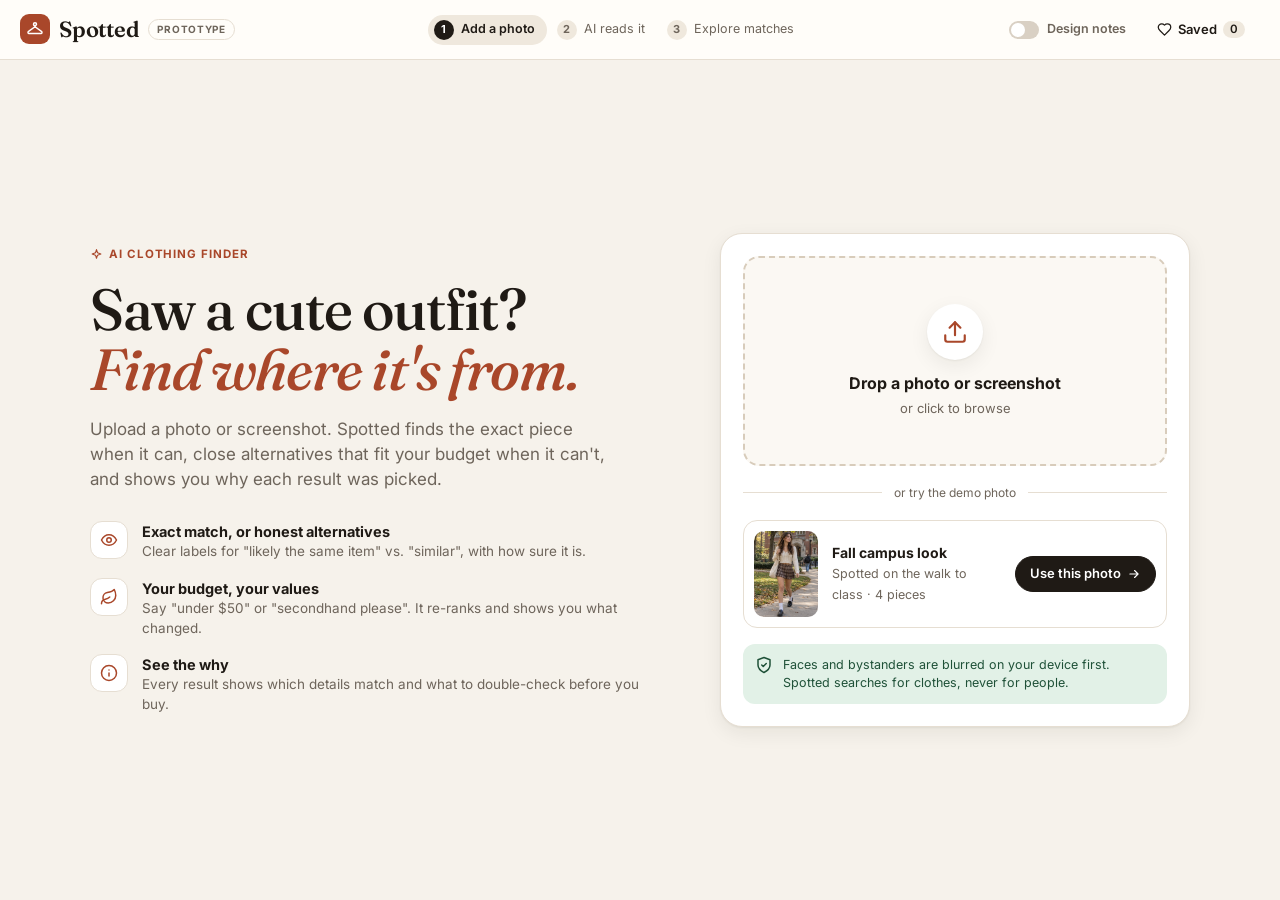
==== spotted-demo.html @ 92d2b4a9 "Build self-contained spotted-demo.html" ====
<!doctype html>
<html lang="en">
<head>
<meta charset="utf-8">
<meta name="viewport" content="width=device-width,initial-scale=1">
<title>Spotted · AI clothing finder (prototype)</title>
<link rel="preconnect" href="https://fonts.googleapis.com">
<link rel="preconnect" href="https://fonts.gstatic.com" crossorigin>
<link href="https://fonts.googleapis.com/css2?family=Fraunces:ital,opsz,wght@0,9..144,500;0,9..144,600;1,9..144,500&family=Inter:wght@400;500;600;700&display=swap" rel="stylesheet">
<style>
:root{
  --bg:#F6F2EB;--panel:#fff;--ink:#1F1A15;--muted:#6E655B;--line:#E6DED2;--soft:#EFE8DD;--cream:#FBF8F3;
  --accent:#A9472A;--accent-soft:#F7E4DA;
  --good:#2F7A52;--good-soft:#E2F1E7;--warn:#9A6210;--warn-soft:#FBEFD6;--bad:#B03A2E;--bad-soft:#F9E0DC;
  --you:#4457B8;--you-soft:#E7EBFB;
  --radius:14px;--shadow:0 1px 2px rgba(31,26,21,.06),0 6px 20px rgba(31,26,21,.07);
  --serif:'Fraunces',Georgia,'Times New Roman',serif;
  --sans:'Inter',-apple-system,BlinkMacSystemFont,'Segoe UI',Helvetica,Arial,sans-serif;
}
*{box-sizing:border-box}
html,body{margin:0;height:100%}
body{font-family:var(--sans);font-size:14px;line-height:1.45;color:var(--ink);background:var(--bg);min-width:1180px;-webkit-font-smoothing:antialiased;overflow:hidden}
button{font:inherit;color:inherit;cursor:pointer;background:none;border:0;padding:0}
select,input{font:inherit;color:inherit}
h1,h2,h3,h4,h5,p{margin:0}
.ic{flex:none;vertical-align:middle}
.muted{color:var(--muted)}
.small{font-size:12px}
.link{color:var(--accent);font-weight:600;text-decoration:underline;text-underline-offset:2px}
.spacer{flex:1}
.btn{display:inline-flex;align-items:center;gap:6px;height:36px;padding:0 14px;border-radius:999px;border:1px solid var(--line);background:#fff;font-weight:600;font-size:13px;transition:.15s;white-space:nowrap}
.btn:hover{border-color:#cdbfae;background:#fffaf4}
.btn-primary{background:var(--ink);color:#fff;border-color:var(--ink)}
.btn-primary:hover{background:#3a3129;border-color:#3a3129}
.btn-ghost{background:transparent;border-color:transparent}
.btn-sm{height:30px;padding:0 11px;font-size:12.5px}
.icon-btn{width:30px;height:30px;border-radius:8px;display:inline-grid;place-items:center;color:var(--muted);transition:.15s}
.icon-btn:hover{background:var(--soft);color:var(--ink)}
.icon-btn.on{color:var(--you);background:var(--you-soft)}
.icon-btn.on-good{color:var(--good);background:var(--good-soft)}

/* ---------- top bar ---------- */
.topbar{height:60px;display:flex;align-items:center;gap:24px;padding:0 20px;background:#fffdf9;border-bottom:1px solid var(--line);position:relative;z-index:5}
.logo{display:flex;align-items:center;gap:9px;font-family:var(--serif);font-size:22px;font-weight:600;cursor:pointer;letter-spacing:-.01em}
.logo-mark{width:30px;height:30px;border-radius:9px;background:var(--accent);color:#fff;display:grid;place-items:center}
.proto{font-family:var(--sans);font-size:10px;font-weight:700;text-transform:uppercase;letter-spacing:.07em;color:var(--muted);border:1px solid var(--line);border-radius:999px;padding:2px 8px}
.steps{display:flex;gap:4px;list-style:none;margin:0 auto;padding:0}
.steps li{display:flex;align-items:center;gap:7px;font-size:12.5px;color:var(--muted);padding:5px 12px 5px 6px;border-radius:999px}
.steps li span{width:20px;height:20px;border-radius:50%;display:grid;place-items:center;font-size:11px;font-weight:700;background:var(--soft)}
.steps li.cur{color:var(--ink);background:var(--soft);font-weight:600}
.steps li.cur span{background:var(--ink);color:#fff}
.steps li.done span{background:var(--good);color:#fff}
.top-actions{display:flex;align-items:center;gap:6px}
.toggle{display:flex;align-items:center;gap:8px;font-size:12.5px;font-weight:600;color:var(--muted);padding:6px 10px;border-radius:999px}
.toggle:hover{background:var(--soft)}
.toggle .sw{width:30px;height:18px;border-radius:999px;background:#d9d0c4;position:relative;transition:.2s}
.toggle .sw::after{content:'';position:absolute;top:2px;left:2px;width:14px;height:14px;border-radius:50%;background:#fff;transition:.2s}
.toggle.on{color:var(--ink)}
.toggle.on .sw{background:#E0B400}
.toggle.on .sw::after{left:14px}
.count{background:var(--soft);border-radius:999px;padding:0 7px;font-size:11.5px}

#app{height:calc(100vh - 60px);overflow:auto}

/* ---------- design notes (presenter mode) ---------- */
.dnote{display:none}
body.notes-on .dnote{display:flex;gap:8px;align-items:flex-start;background:#FFF4B8;border:1px solid #EFD45A;color:#4A3B00;font-size:12px;line-height:1.4;border-radius:10px;padding:8px 10px;margin:8px 0;box-shadow:0 2px 0 #EFD45A}
body.notes-on .dnote b{display:block;font-size:10.5px;text-transform:uppercase;letter-spacing:.06em;margin-bottom:1px}

/* ---------- home ---------- */
.home{max-width:1180px;margin:0 auto;padding:48px 40px;display:grid;grid-template-columns:1.1fr .9fr;gap:56px;align-items:center;min-height:100%}
.eyebrow{display:inline-flex;align-items:center;gap:6px;font-size:11.5px;font-weight:700;color:var(--accent);text-transform:uppercase;letter-spacing:.08em}
.home h1{font-family:var(--serif);font-weight:500;font-size:58px;line-height:1.03;letter-spacing:-.02em;margin:14px 0 18px}
.home h1 em{font-style:italic;color:var(--accent)}
.lede{font-size:17px;color:var(--muted);max-width:530px}
.home-points{list-style:none;padding:0;margin:30px 0 0;display:grid;gap:16px}
.home-points li{display:flex;gap:14px;align-items:flex-start}
.pt-ic{width:38px;height:38px;border-radius:12px;background:#fff;border:1px solid var(--line);display:grid;place-items:center;color:var(--accent);flex:none}
.home-points b{display:block;font-size:14.5px}
.home-points small{display:block;color:var(--muted);font-size:13.5px}
.upload-card{background:#fff;border:1px solid var(--line);border-radius:22px;padding:22px;box-shadow:var(--shadow)}
.drop{display:flex;flex-direction:column;align-items:center;justify-content:center;gap:4px;height:210px;border:2px dashed #d8ccbb;border-radius:16px;background:var(--cream);cursor:pointer;transition:.15s;text-align:center}
.drop:hover,.drop.over{border-color:var(--accent);background:var(--accent-soft)}
.drop-ic{width:56px;height:56px;border-radius:50%;background:#fff;display:grid;place-items:center;color:var(--accent);box-shadow:var(--shadow);margin-bottom:8px}
.drop b{font-size:16px}
.drop span{color:var(--muted);font-size:13px}
.or{display:flex;align-items:center;gap:12px;color:var(--muted);font-size:12px;margin:18px 0}
.or::before,.or::after{content:'';flex:1;height:1px;background:var(--line)}
.sample{display:flex;align-items:center;gap:14px;width:100%;text-align:left;padding:10px;border:1px solid var(--line);border-radius:14px;background:#fff;transition:.15s}
.sample:hover{border-color:var(--ink);box-shadow:var(--shadow)}
.sample img{width:64px;height:86px;object-fit:cover;border-radius:10px}
.sample > div{flex:1}
.sample b{display:block}
.sample > div span{color:var(--muted);font-size:12.5px}
.privacy{display:flex;gap:10px;align-items:flex-start;margin-top:16px;padding:12px;border-radius:12px;background:var(--good-soft);color:#1f5138;font-size:12.5px}

/* ---------- analyzing ---------- */
.analyze{display:flex;align-items:center;justify-content:center;gap:64px;min-height:100%;padding:40px}
.analyze .stage{width:340px}
.analyze h2{font-family:var(--serif);font-weight:500;font-size:34px;letter-spacing:-.01em}
.analyze .sub{color:var(--muted);margin-top:6px}
.steps-list{list-style:none;padding:0;margin:26px 0 22px;display:grid;gap:16px;min-width:380px}
.steps-list li{display:flex;align-items:center;gap:12px;color:#a59a8d;transition:.2s;font-size:14.5px}
.steps-list .st{width:24px;height:24px;border-radius:50%;border:2px solid var(--line);display:grid;place-items:center;flex:none}
.steps-list li.active{color:var(--ink);font-weight:600}
.steps-list li.active .st{border-color:var(--accent);border-top-color:transparent;animation:spin .8s linear infinite}
.steps-list li.done{color:var(--ink)}
.steps-list li.done .st{background:var(--good);border-color:var(--good);color:#fff}
.steps-list .res{margin-left:auto;font-size:12px;color:var(--good);font-weight:600;opacity:0;transition:.3s}
.steps-list li.done .res{opacity:1}
@keyframes spin{to{transform:rotate(360deg)}}
.scan{position:absolute;left:0;right:0;height:90px;top:-90px;background:linear-gradient(180deg,transparent,rgba(214,120,80,.28),transparent);animation:scan 1.8s ease-in-out infinite;pointer-events:none}
@keyframes scan{to{top:100%}}

/* ---------- photo stage ---------- */
.stage{position:relative;border-radius:14px;overflow:hidden;background:#ddd;line-height:0}
.stage img{width:100%;display:block}
.blur{position:absolute;border-radius:45%;backdrop-filter:blur(11px);-webkit-backdrop-filter:blur(11px);background:rgba(240,230,220,.12);opacity:0;transition:opacity .4s}
.blur.on{opacity:1}
.box{position:absolute;border:2px solid #fff;border-radius:10px;opacity:0;transition:opacity .35s,box-shadow .2s;background:transparent;line-height:1.2}
.box.on{opacity:1}
.box .box-label{position:absolute;left:-2px;top:-2px;transform:translateY(-100%);background:#fff;color:var(--ink);font-size:10.5px;font-weight:700;padding:2px 6px;border-radius:6px 6px 6px 0;white-space:nowrap;box-shadow:0 1px 3px rgba(0,0,0,.15)}
.box.conf-high{border-color:#7fd3a3}
.box.conf-med{border-color:#f2c45a}
.box.conf-low{border-color:#f39b7a}
.box:hover{border-style:dashed}
.box.sel{border-width:3px;box-shadow:0 0 0 2000px rgba(25,18,12,.30)}
.box.sel .box-label{background:var(--ink);color:#fff}
.box.lbl-r .box-label{left:auto;right:-2px;border-radius:6px 6px 0 6px}
.box.lbl-b .box-label{top:auto;bottom:-2px;transform:translateY(100%);border-radius:0 6px 6px 6px}

/* ---------- workspace ---------- */
.ws{display:grid;grid-template-columns:330px minmax(0,1fr) 380px;height:100%}
.col{overflow-y:auto;padding:16px;min-height:0}
.col-left{border-right:1px solid var(--line);background:var(--cream)}
.col-center{padding:20px 24px 48px}
.col-right{border-left:1px solid var(--line);background:var(--cream);display:flex;flex-direction:column;padding:0;overflow:hidden}
.panel{background:#fff;border:1px solid var(--line);border-radius:var(--radius);padding:14px;box-shadow:0 1px 2px rgba(0,0,0,.03)}
.panel + .panel{margin-top:12px}
.panel-head{display:flex;align-items:center;justify-content:space-between;gap:8px;margin-bottom:10px}
.panel-head h3{font-size:14px;font-weight:700}
.pill{display:inline-flex;align-items:center;gap:4px;font-size:11px;font-weight:600;padding:3px 8px;border-radius:999px}
.pill-good{background:var(--good-soft);color:var(--good)}
.hint{font-size:12px;color:var(--muted);margin-top:8px;line-height:1.5}
.item-list{display:grid;grid-template-columns:1fr 1fr;gap:6px;margin-top:10px}
.item-chip{display:flex;align-items:center;justify-content:space-between;gap:6px;padding:7px 9px;border:1px solid var(--line);border-radius:10px;font-weight:600;font-size:12.5px;background:#fff;transition:.15s}
.item-chip:hover{border-color:#cdbfae}
.item-chip.on{border-color:var(--ink);background:var(--ink);color:#fff}
.cb{font-size:11px;font-weight:700;padding:1px 6px;border-radius:999px}
.cb-high{background:var(--good-soft);color:var(--good)}
.cb-med{background:var(--warn-soft);color:var(--warn)}
.cb-low{background:var(--bad-soft);color:var(--bad)}
.item-chip.on .cb{background:rgba(255,255,255,.2);color:#fff}
.conf-note{font-size:12.5px;color:var(--muted);margin:-4px 0 6px}
.attrs{list-style:none;margin:0;padding:0}
.attr{padding:8px 0;border-top:1px solid var(--soft)}
.attr:first-child{border-top:0}
.attr-main{display:grid;grid-template-columns:68px 1fr auto auto;align-items:center;gap:6px}
.attr-label{font-size:12px;color:var(--muted)}
.attr-val{font-weight:600;font-size:13px}
.conf{font-size:11px;font-weight:600;display:inline-flex;align-items:center;gap:4px;white-space:nowrap}
.conf::before{content:'';width:7px;height:7px;border-radius:50%;background:currentColor}
.conf-high{color:var(--good)}
.conf-med{color:var(--warn)}
.conf-low{color:var(--bad)}
.conf-you{color:var(--you)}
.conf-you::before{background:var(--you)}
.attr-actions{display:flex}
.attr-actions .icon-btn{width:26px;height:26px}
.attr-note{font-size:11.5px;color:var(--muted);margin:3px 0 0 74px;line-height:1.35}
.attr-edit{margin:8px 0 2px;padding:9px;border-radius:10px;background:var(--you-soft);display:flex;flex-wrap:wrap;gap:6px;align-items:center}
.attr-edit > span{width:100%;font-size:11.5px;font-weight:600;color:var(--you)}
.opt{font-size:12px;padding:4px 10px;border-radius:999px;background:#fff;border:1px solid #c9d0f0}
.opt:hover{border-color:var(--you)}
.opt.on{background:var(--you);color:#fff;border-color:var(--you)}
.tag{font-size:9.5px;font-weight:700;text-transform:uppercase;letter-spacing:.04em;padding:1px 5px;border-radius:5px;margin-left:4px;vertical-align:1px}
.tag-you{background:var(--you-soft);color:var(--you)}
.tag-lock{background:var(--ink);color:#fff}

/* ---------- center ---------- */
.center-head h2{font-family:var(--serif);font-weight:500;font-size:28px;letter-spacing:-.01em;margin:2px 0 4px}
.rerank{display:flex;align-items:center;gap:10px;margin:14px 0 0;padding:10px 12px;border-radius:12px;background:var(--you-soft);color:#2c3a85;font-size:13px;animation:pop .3s}
@keyframes pop{from{transform:translateY(-4px);opacity:0}}
.tabs-row{display:flex;align-items:center;justify-content:space-between;margin:16px 0 16px;border-bottom:1px solid var(--line)}
.tabs{display:flex;gap:2px}
.tab{padding:10px 14px;font-weight:600;color:var(--muted);border-bottom:2px solid transparent;margin-bottom:-1px;display:flex;gap:7px;align-items:center}
.tab:hover{color:var(--ink)}
.tab.on{color:var(--ink);border-bottom-color:var(--ink)}
.tab .n{font-size:11px;background:var(--soft);border-radius:999px;padding:0 7px}
.sort{font-size:12.5px;color:var(--muted);display:flex;gap:6px;align-items:center}
.sort select,.pref select{border:1px solid var(--line);border-radius:8px;padding:5px 8px;background:#fff;cursor:pointer}

.exact{display:grid;grid-template-columns:270px 1fr;gap:22px;background:#fff;border:1px solid var(--line);border-radius:18px;padding:16px;box-shadow:var(--shadow);position:relative}
.exact + .exact{margin-top:14px}
.exact.is-hidden{opacity:.55}
.exact > div{min-width:0}
.exact-img{position:relative}
.exact-img img{width:100%;aspect-ratio:1;object-fit:cover;border-radius:12px;background:var(--soft);display:block}
.badge-exact{position:absolute;left:10px;top:10px;display:flex;gap:5px;align-items:center;background:var(--good);color:#fff;font-size:11.5px;font-weight:700;padding:4px 9px;border-radius:999px}
.brand{font-size:11.5px;font-weight:700;text-transform:uppercase;letter-spacing:.07em;color:var(--muted)}
.price{font-weight:700;font-size:15px}
.price.big{font-size:24px;font-family:var(--serif);font-weight:600}
.exact h3{font-family:var(--serif);font-weight:500;font-size:23px;margin:2px 0 4px;line-height:1.2}
.store{font-size:12px;color:var(--muted)}
.howsure{margin:12px 0;padding:12px;border-radius:12px;background:var(--good-soft)}
.howsure-head{display:flex;align-items:center;gap:8px;font-size:13px;flex-wrap:wrap}
.howsure-head .muted{font-size:12px}
.howsure p{font-size:13px;margin-top:6px;color:#24452f}
.two{display:grid;grid-template-columns:1fr 1fr;gap:16px}
.two h5{font-size:12px;display:flex;gap:5px;align-items:center;margin-bottom:6px}
.two ul{list-style:none;padding:0;margin:0;display:grid;gap:5px;font-size:12.5px}
.two li{display:flex;gap:6px;align-items:flex-start}
.over-note{margin-top:12px;padding:10px 12px;border-radius:10px;background:var(--warn-soft);color:#6b4708;font-size:12.5px;display:flex;gap:8px;align-items:center}
.card-actions{display:flex;align-items:center;gap:6px;margin-top:14px}
.more-teaser{margin-top:14px;display:flex;align-items:center;gap:14px;padding:14px 16px;border:1px dashed #d4c7b6;border-radius:14px;background:var(--cream)}
.more-teaser .thumbs{display:flex}
.more-teaser .thumbs img{width:40px;height:40px;border-radius:10px;object-fit:cover;border:2px solid #fff;margin-left:-8px}
.more-teaser .thumbs img:first-child{margin-left:0}

.dots{display:inline-flex;gap:3px}
.d{width:9px;height:9px;border-radius:50%;border:1.5px solid var(--good);display:inline-block}
.d-match{background:var(--good)}
.d-partial{background:linear-gradient(90deg,var(--good) 50%,transparent 50%)}
.d-diff{border-color:#c9bcac}
.match{display:flex;align-items:center;gap:7px;font-size:12.5px;margin-top:8px;flex-wrap:wrap}

.grid{display:grid;grid-template-columns:repeat(auto-fill,minmax(205px,1fr));gap:14px}
.card{background:#fff;border:1px solid var(--line);border-radius:16px;overflow:hidden;position:relative;display:flex;flex-direction:column;transition:box-shadow .2s}
.card:hover{box-shadow:var(--shadow)}
.card.is-hidden{opacity:.55}
.card-img{position:relative;background:var(--soft)}
.card-img img{width:100%;aspect-ratio:1;object-fit:cover;display:block}
.kind{position:absolute;left:10px;top:10px;font-size:11px;font-weight:700;padding:3px 8px;border-radius:999px;background:#fff;display:flex;gap:4px;align-items:center;box-shadow:0 1px 3px rgba(0,0,0,.08)}
.kind-secondhand,.kind-sustainable{color:var(--good)}
.kind-fast{color:var(--bad)}
.heart{position:absolute;right:10px;top:10px;width:32px;height:32px;border-radius:50%;background:#fff;display:grid;place-items:center;color:var(--muted);box-shadow:0 1px 3px rgba(0,0,0,.12)}
.heart:hover{color:#d0463b}
.heart.on{color:#d0463b}
.heart.on svg{fill:currentColor}
.move{position:absolute;left:10px;bottom:10px;font-size:11px;font-weight:700;padding:2px 8px;border-radius:999px;background:#fff;box-shadow:0 1px 3px rgba(0,0,0,.1)}
.move.up{color:var(--good)}
.move.down{color:var(--bad)}
.move.new{color:var(--you)}
.card-body{padding:12px;display:flex;flex-direction:column;flex:1}
.row-between{display:flex;justify-content:space-between;align-items:baseline;gap:8px}
.card h4{font-size:14px;font-weight:600;margin:2px 0;line-height:1.3}
.pchips{display:flex;flex-wrap:wrap;gap:4px;margin-top:8px}
.pc{font-size:11px;font-weight:600;padding:2px 7px;border-radius:6px}
.pc-good{background:var(--good-soft);color:var(--good)}
.pc-warn{background:var(--warn-soft);color:var(--warn)}
.pc-muted{background:var(--soft);color:var(--muted)}
.verify{font-size:12px;color:#6b4708;background:#FDF6E7;border-radius:8px;padding:7px 9px;margin-top:8px;line-height:1.4}
.verify b{font-weight:700}
.why-toggle{font-size:12px;font-weight:600;color:var(--accent);margin-top:8px;text-align:left}
.why{margin-top:8px;border-top:1px dashed var(--line);padding-top:8px}
.why-rows{list-style:none;padding:0;margin:0;display:grid;gap:5px;font-size:12.5px}
.why-rows li{display:flex;gap:6px;align-items:flex-start}
.si{display:inline-grid;place-items:center;width:16px;height:16px;border-radius:50%;flex:none;margin-top:1px}
.st-match .si{color:#fff;background:var(--good)}
.st-partial .si{color:#fff;background:#D19A2A}
.st-diff .si{color:#fff;background:var(--bad)}
.st-unknown .si{color:var(--muted);background:var(--soft)}
.sus{font-size:12px;margin-top:8px;display:flex;gap:6px;align-items:flex-start;color:var(--muted)}
.sus-good{color:var(--good)}
.sus-poor{color:var(--bad)}
.card .card-actions{margin-top:auto;padding-top:12px;gap:2px}
.card .card-actions .btn{margin-right:4px}
.pop{position:absolute;left:8px;right:8px;bottom:8px;background:#fff;border:1px solid var(--line);border-radius:12px;box-shadow:0 12px 32px rgba(0,0,0,.18);padding:10px;display:grid;gap:2px;z-index:3;animation:pop .2s}
.pop-head{display:flex;justify-content:space-between;align-items:center;font-weight:700;font-size:13px;margin-bottom:4px}
.pop > button{text-align:left;padding:7px 9px;border-radius:8px;font-size:13px}
.pop > button:hover{background:var(--soft)}
.hidden-note{font-size:12.5px;color:var(--muted);margin-top:14px;padding:10px 12px;border:1px dashed var(--line);border-radius:10px;background:#fff}
.hidden-why{font-size:11.5px;color:var(--bad);margin-top:6px;font-weight:600}

.empty{background:#fff;border:1px solid var(--line);border-radius:18px;padding:22px;display:grid;grid-template-columns:150px 1fr;gap:22px;align-items:start}
.empty h3{font-family:var(--serif);font-weight:500;font-size:22px;margin-bottom:6px}
.empty p{color:var(--muted)}
.empty ul{margin:12px 0 0;padding-left:18px;display:grid;gap:5px;font-size:13px}
.warn-badge{display:inline-flex;gap:5px;align-items:center;font-size:11.5px;font-weight:700;color:var(--warn);background:var(--warn-soft);padding:3px 9px;border-radius:999px;margin-bottom:8px}

.crop{background-repeat:no-repeat;border-radius:10px;width:100%;display:block}
.crop-sm{height:38px;width:auto;flex:none;border-radius:8px}

.look-table{width:100%;border-collapse:collapse;font-size:13px}
.look-table th{text-align:left;font-size:11.5px;color:var(--muted);font-weight:600;padding:6px 8px;border-bottom:1px solid var(--line)}
.look-table td{padding:8px;border-bottom:1px solid var(--soft);vertical-align:middle}
.look-table tfoot td{border:0;font-weight:600;padding-top:10px}
.look-piece,.look-pick{display:flex;align-items:center;gap:10px}
.look-pick img{width:38px;height:38px;border-radius:8px;object-fit:cover}
.outfit-head{display:flex;align-items:center;justify-content:space-between;margin:24px 0 12px}
.outfit-head h3{font-family:var(--serif);font-weight:500;font-size:21px}
.ai-label{font-size:11.5px;font-weight:600;color:var(--you);background:var(--you-soft);padding:3px 9px;border-radius:999px;display:inline-flex;gap:4px;align-items:center}
.outfits{display:grid;grid-template-columns:repeat(3,1fr);gap:14px}
.outfit{background:#fff;border:1px solid var(--line);border-radius:16px;overflow:hidden;display:flex;flex-direction:column}
.outfit img{width:100%;aspect-ratio:1;object-fit:cover;display:block}
.outfit-body{padding:12px;display:flex;flex-direction:column;gap:6px;flex:1}
.vibe{font-size:10.5px;font-weight:700;text-transform:uppercase;letter-spacing:.07em;color:var(--accent)}
.outfit h4{font-size:15px}
.outfit p{font-size:12.5px;color:var(--muted)}
.pieces{list-style:none;padding:0;margin:4px 0 8px;display:grid;gap:5px;font-size:12.5px}
.pieces li{display:flex;gap:6px;align-items:center}
.pt{font-size:9.5px;font-weight:700;padding:1px 6px;border-radius:5px;text-transform:uppercase;letter-spacing:.03em;flex:none}
.pt-found{background:var(--accent-soft);color:var(--accent)}
.pt-own{background:var(--soft);color:var(--muted)}
.pt-shop{background:var(--you-soft);color:var(--you)}
.outfit .btn{margin-top:auto;align-self:flex-start}

/* ---------- right column ---------- */
#prefPanel{padding:16px 16px 0;flex:none;max-height:56%;overflow:auto}
.pref-grid{display:grid;grid-template-columns:1fr 1fr;gap:8px}
.pref{display:flex;flex-direction:column;gap:4px;padding:8px;border-radius:10px;background:var(--cream);border:1.5px solid transparent}
.pref.set{background:#fff;border-color:var(--line)}
.pref.inf{border:1.5px dashed var(--you);background:var(--you-soft)}
.pref-l{font-size:11.5px;color:var(--muted);font-weight:600;display:flex;align-items:center;gap:4px;flex-wrap:wrap;min-height:18px}
.pref select{width:100%;font-size:12.5px;padding:5px 6px}
.src{font-size:9.5px;font-weight:700;text-transform:uppercase;letter-spacing:.04em;color:var(--good);background:var(--good-soft);padding:0 5px;border-radius:4px}
.src-inf{color:var(--you);background:#fff;border:1px dashed var(--you)}
.mini{font-size:10.5px;font-weight:700;padding:1px 6px;border-radius:5px;border:1px solid var(--line);background:#fff}
.mini.good{border-color:var(--you);color:var(--you)}
.extras{display:flex;flex-wrap:wrap;gap:6px;margin-top:10px}
.chip{display:inline-flex;align-items:center;gap:4px;font-size:12px;font-weight:600;padding:3px 4px 3px 10px;border-radius:999px;background:var(--soft);border:1.5px solid transparent}
.chip em{font-style:normal;font-size:9.5px;text-transform:uppercase;color:var(--you);font-weight:700;margin-left:2px}
.chip button{width:20px;height:20px;border-radius:50%;display:grid;place-items:center;color:var(--muted)}
.chip button:hover{background:#fff;color:var(--ink)}
.chip-inf{background:var(--you-soft);border:1.5px dashed var(--you)}
.changes{margin-top:10px;font-size:12px;display:flex;flex-wrap:wrap;gap:6px;align-items:center;padding-top:10px;border-top:1px solid var(--soft)}
.chat{flex:1;display:flex;flex-direction:column;min-height:0;margin:12px 16px 16px;background:#fff;border:1px solid var(--line);border-radius:var(--radius);overflow:hidden}
.chat-head{display:flex;align-items:center;gap:8px;padding:10px 12px;border-bottom:1px solid var(--soft);font-weight:700;font-size:13.5px}
.chat-head .muted{font-weight:500;font-size:12px;margin-left:auto}
.chat-notes{padding:0 12px}
.chat-log{flex:1;overflow-y:auto;padding:12px;display:flex;flex-direction:column;gap:10px}
.msg{display:flex;gap:8px;max-width:100%}
.msg-user{justify-content:flex-end}
.bubble{padding:9px 12px;border-radius:14px 14px 14px 4px;background:#F4EEE5;font-size:13px;line-height:1.5;max-width:88%}
.msg-user .bubble{background:var(--ink);color:#fff;border-radius:14px 14px 4px 14px}
.avatar{width:26px;height:26px;border-radius:50%;background:var(--accent);color:#fff;display:grid;place-items:center;flex:none}
.msg-sys{align-self:center;font-size:11.5px;color:var(--you);background:var(--you-soft);padding:4px 10px;border-radius:999px;text-align:center;display:flex;gap:5px;align-items:center}
.msg-sys.inf{background:#fff;border:1px dashed var(--you)}
.msg-sys .link{color:var(--you)}
.msg-actions{display:flex;flex-wrap:wrap;gap:6px;margin-top:8px}
.qr{font-size:12px;font-weight:600;padding:5px 10px;border-radius:999px;border:1px solid #d7cbbb;background:#fff;transition:.15s}
.qr:hover{border-color:var(--ink)}
.quick{display:flex;flex-wrap:wrap;gap:6px;padding:8px 12px 0}
.chat-input{display:flex;gap:8px;padding:10px 12px 12px}
.chat-input input{flex:1;border:1px solid var(--line);border-radius:999px;padding:9px 14px;outline:none;background:var(--cream)}
.chat-input input:focus{border-color:var(--ink);background:#fff}
.chat-input button{width:38px;height:38px;border-radius:50%;background:var(--ink);color:#fff;display:grid;place-items:center;flex:none}
.typing{display:inline-flex;gap:4px;padding:4px 0}
.typing i{width:6px;height:6px;border-radius:50%;background:#b5a898;animation:blink 1s infinite}
.typing i:nth-child(2){animation-delay:.15s}
.typing i:nth-child(3){animation-delay:.3s}
@keyframes blink{50%{opacity:.3}}

/* ---------- modal + toast ---------- */
.modal-bg{position:fixed;inset:0;background:rgba(25,18,12,.45);display:grid;place-items:center;z-index:50;animation:fade .2s}
@keyframes fade{from{opacity:0}}
.modal{background:#fff;border-radius:20px;width:min(780px,92vw);max-height:90vh;overflow:auto;padding:20px 22px;box-shadow:0 30px 80px rgba(0,0,0,.3);cursor:default}
.modal-head{display:flex;justify-content:space-between;align-items:center;margin-bottom:14px}
.modal-head h3{font-family:var(--serif);font-weight:500;font-size:23px}
.cmp{display:grid;grid-template-columns:1fr 1fr;gap:16px;align-items:start}
.cmp figure{margin:0}
.crop-wrap{height:280px;display:flex;justify-content:center;align-items:center;background:var(--soft);border-radius:12px;overflow:hidden}
.crop-wrap .crop{height:100%;width:auto;border-radius:0}
.crop-wrap img{height:100%;width:auto;display:block}
.cmp figcaption{font-size:12.5px;font-weight:600;margin-top:6px}
.cmp-table{width:100%;border-collapse:collapse;margin-top:16px;font-size:13px}
.cmp-table th{text-align:left;font-size:11.5px;color:var(--muted);font-weight:600;padding:6px 8px;border-bottom:1px solid var(--line)}
.cmp-table td{padding:7px 8px;border-bottom:1px solid var(--soft)}
.cmp-table td:last-child{width:110px}
.cant{margin-top:14px;padding:12px 14px;border-radius:12px;background:#FDF6E7;color:#5e3f08;font-size:12.5px}
.cant ul{margin:6px 0 0;padding-left:18px}
.modal-actions{display:flex;justify-content:flex-end;gap:8px;margin-top:16px}
.saved-list{display:grid;gap:10px}
.saved-row{display:flex;align-items:center;gap:12px;padding:8px;border:1px solid var(--line);border-radius:12px}
.saved-row img{width:56px;height:56px;border-radius:10px;object-fit:cover}
.saved-row > div{flex:1}
.upload-prev{display:flex;gap:16px;align-items:flex-start}
.upload-prev img{width:120px;max-height:160px;object-fit:cover;border-radius:12px}
.toast{position:fixed;left:50%;bottom:24px;transform:translate(-50%,20px);background:var(--ink);color:#fff;padding:10px 16px;border-radius:999px;font-size:13px;opacity:0;pointer-events:none;transition:.25s;z-index:60;max-width:80vw}
.toast.on{opacity:1;transform:translate(-50%,0)}

</style>
</head>
<body>
<header class="topbar" id="topbar"></header>
<main id="app"></main>
<div id="modalRoot"></div>
<div id="toast" class="toast"></div>
<script>window.__IMAGES={"c_exact":"[data-uri]","c_fast":"[data-uri]","c_ivory_long":"[data-uri]","c_oat_ribbed":"[data-uri]","c_organic":"[data-uri]","hero":"[data-uri]","l_exact":"[data-uri]","o1":"[data-uri]","o2":"[data-uri]","o3":"[data-uri]","s_aline":"[data-uri]","s_exact":"[data-uri]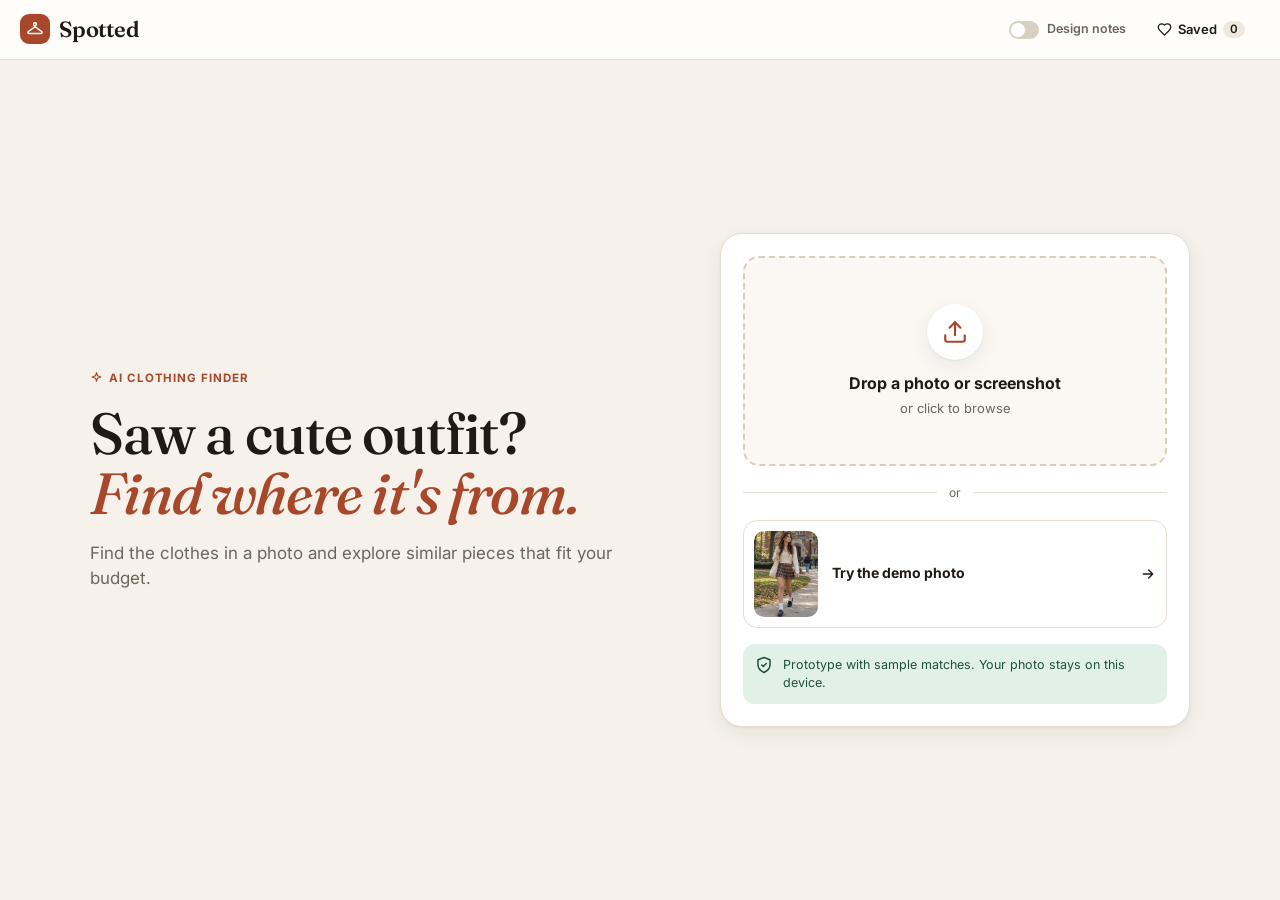
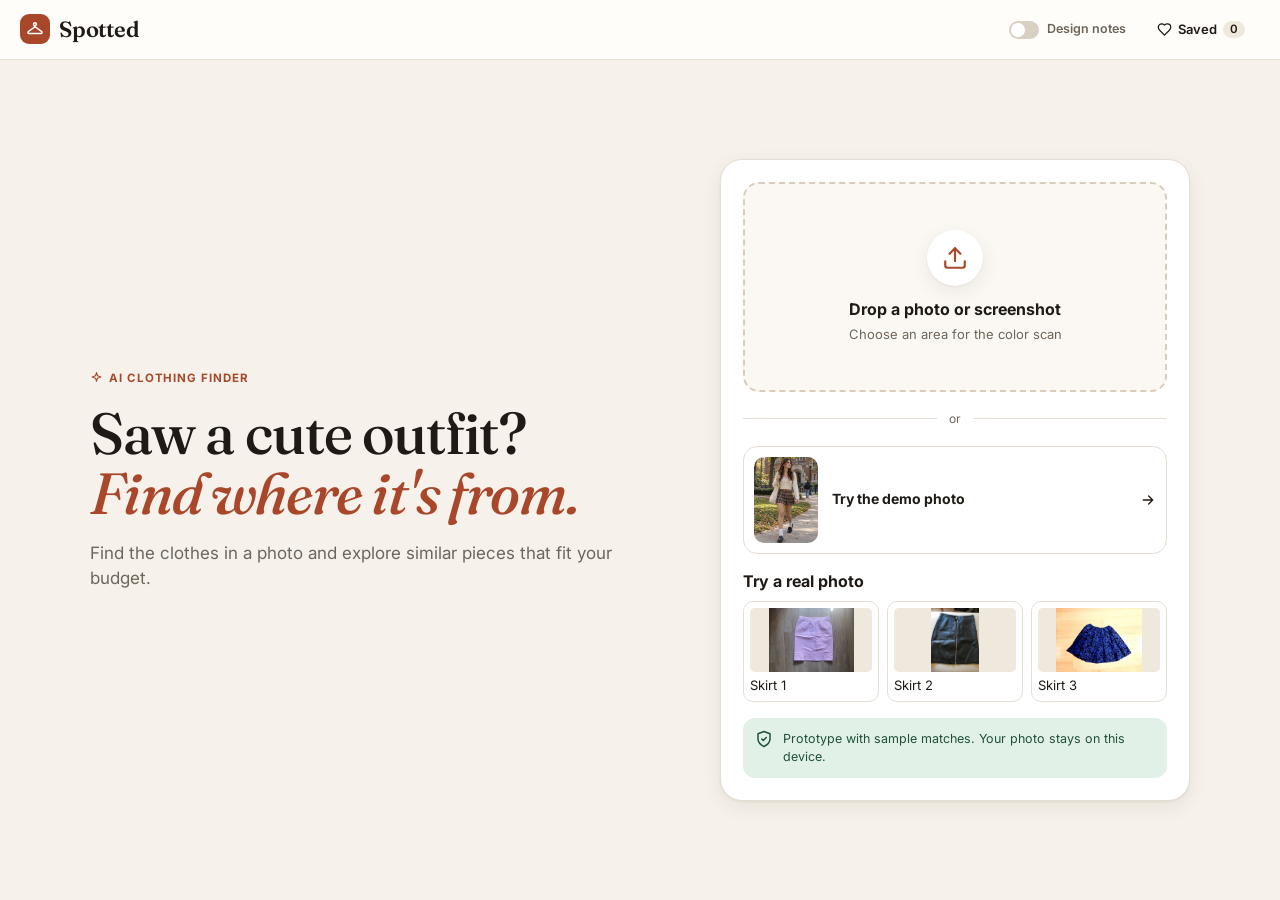
